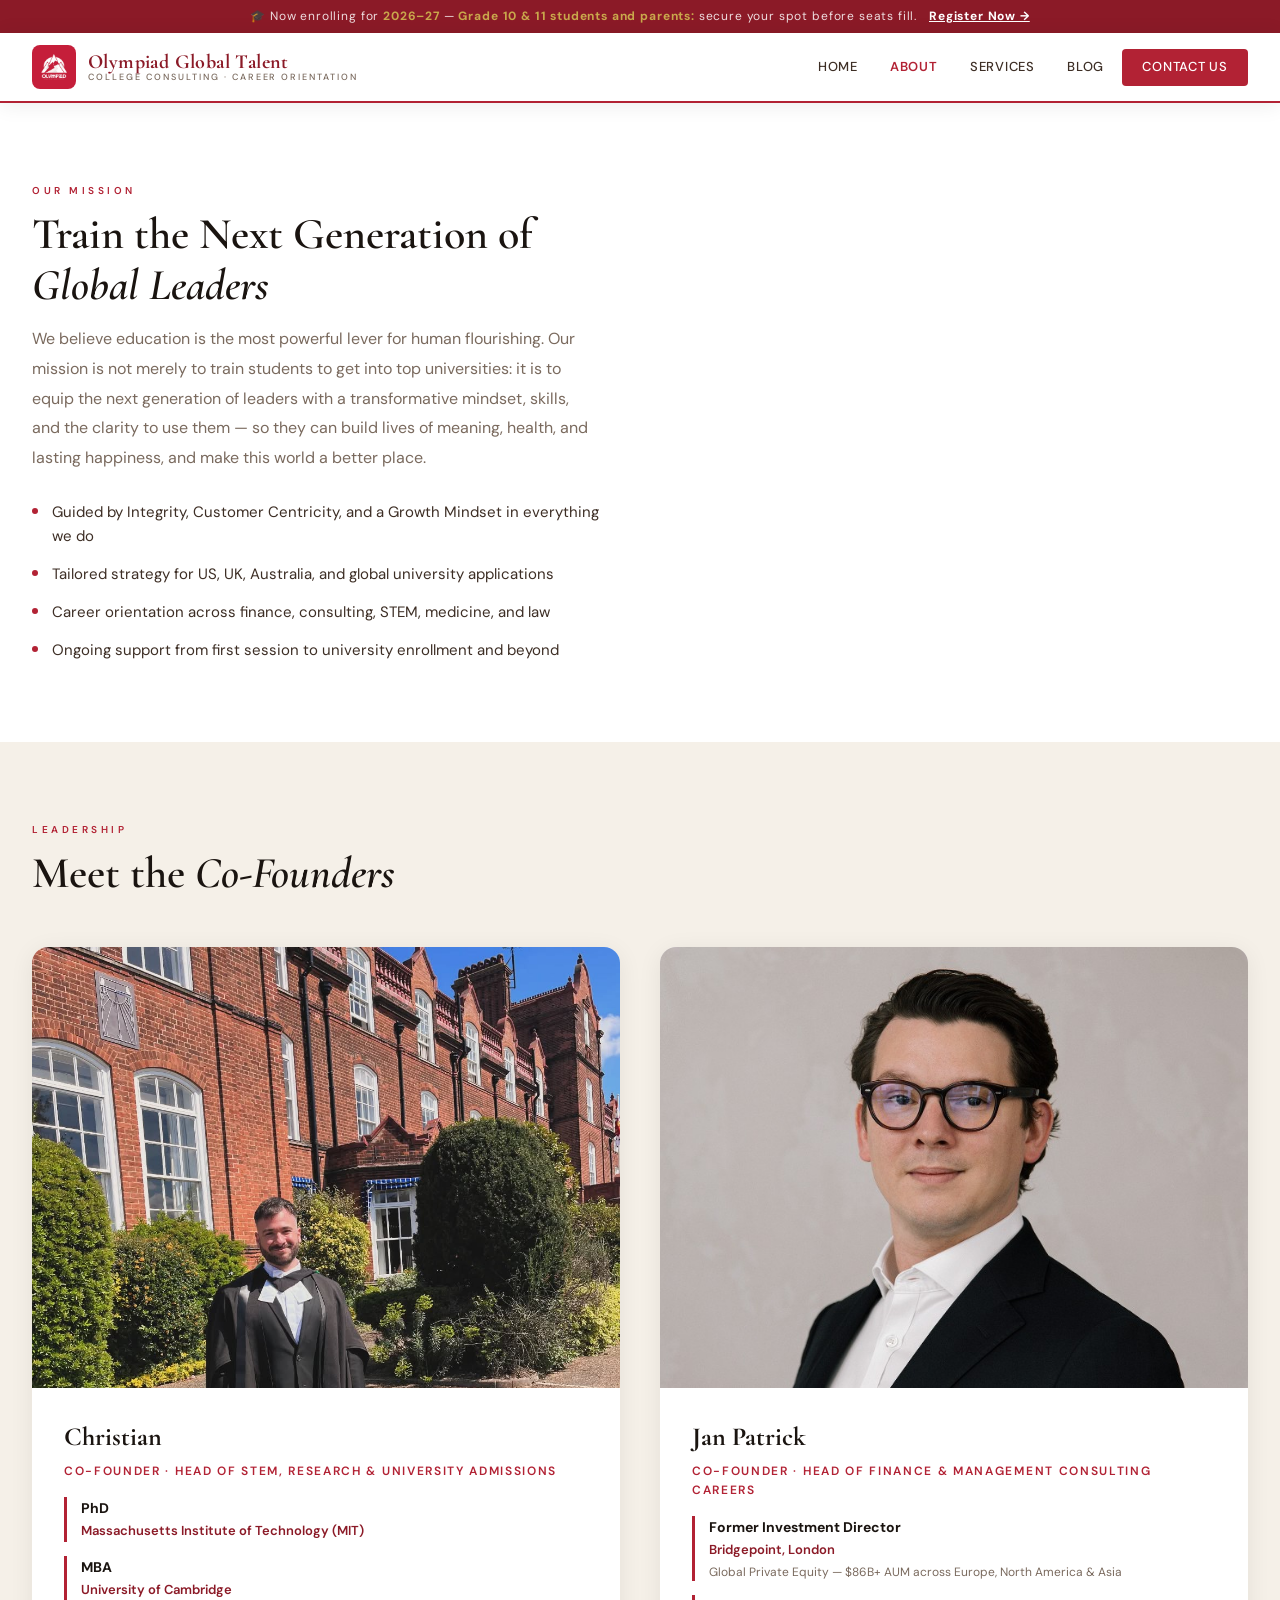
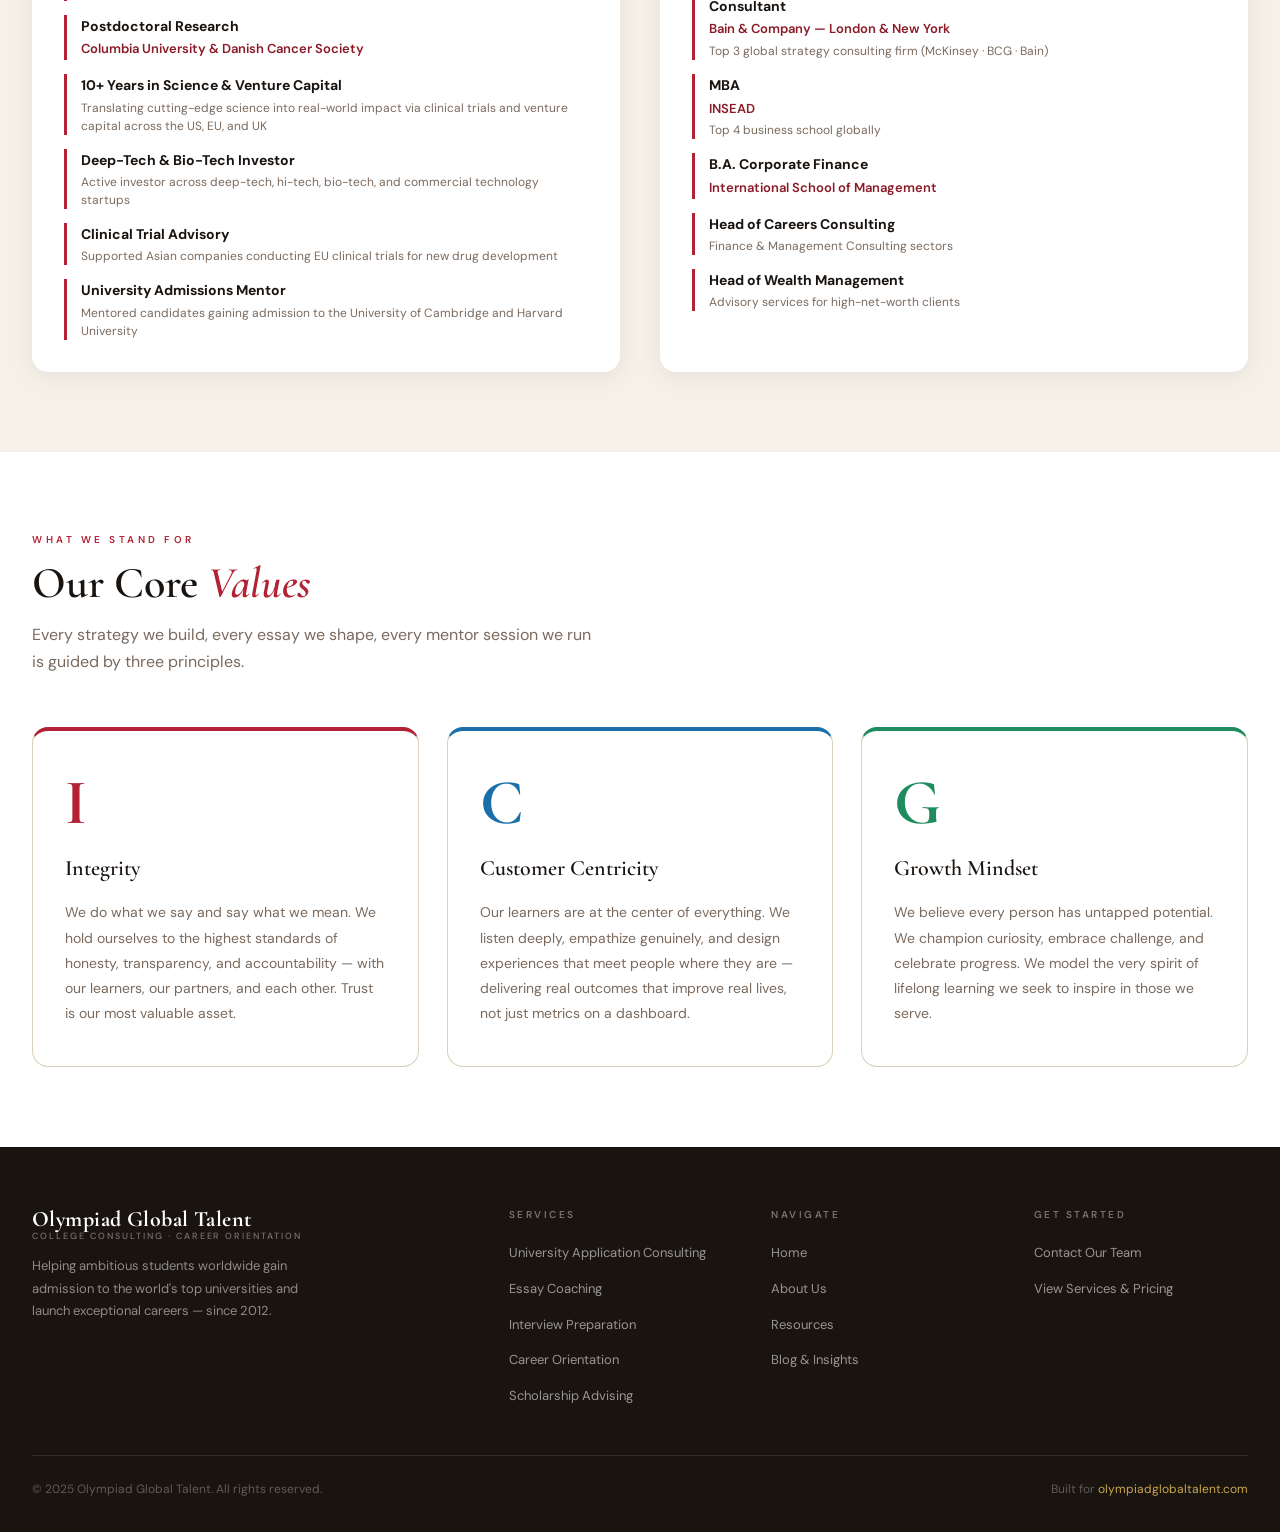
==== about.html @ db5f5e30 "ver 1" ====
<!DOCTYPE html>
<html lang="en">
<head>
  <meta charset="UTF-8" />
  <meta name="viewport" content="width=device-width, initial-scale=1.0" />
  <title>About Us — Olympiad Global Talent</title>
  <link rel="preconnect" href="https://fonts.googleapis.com" />
  <link rel="preconnect" href="https://fonts.gstatic.com" crossorigin />
  <link href="https://fonts.googleapis.com/css2?family=Cormorant+Garamond:ital,wght@0,300;0,400;0,500;0,600;0,700;1,400;1,600&family=DM+Sans:wght@300;400;500;600&display=swap" rel="stylesheet" />
  <link rel="stylesheet" href="css/styles.css" />
</head>
<body>

<div id="nav-placeholder"></div>

<main>

  <!-- ══ OUR STORY ══ -->
  <section style="background:var(--white); padding-top:80px">
    <div class="container">
      <div class="about-grid">
        <div>
          <p class="section-label">Our Mission</p>
          <h2 class="section-title">Train the Next Generation of <em>Global Leaders</em></h2>
          <p style="font-size:16px;color:var(--muted);line-height:1.85;margin-bottom:20px;">
            We believe education is the most powerful lever for human flourishing. Our mission is not merely to train students to get into top universities: it is to equip the next generation of leaders with a transformative mindset, skills, and the clarity to use them — so they can build lives of meaning, health, and lasting happiness, and make this world a better place.
          </p>
          <ul class="value-list">
            <li>Guided by Integrity, Customer Centricity, and a Growth Mindset in everything we do</li>
            <li>Tailored strategy for US, UK, Australia, and global university applications</li>
            <li>Career orientation across finance, consulting, STEM, medicine, and law</li>
            <li>Ongoing support from first session to university enrollment and beyond</li>
          </ul>
        </div>
        </div>
      </div>
    </div>
  </section>

  <!-- ══ FOUNDERS ══ -->
  <section style="background:var(--beige)">
    <div class="container">
      <p class="section-label">Leadership</p>
      <h2 class="section-title">Meet the <em>Co-Founders</em></h2>
      <div class="founders-grid">

        <div class="founder-card">
          <div class="founder-img-wrap">
            <img src="images/Christian.jpg" alt="Christian — Co-Founder, Olympiad Global Talent" class="founder-img" />
          </div>
          <div class="founder-body">
            <h3 class="founder-name">Christian</h3>
            <p class="founder-title">Co-Founder · Head of STEM, Research &amp; University Admissions</p>
            <ul class="founder-credentials">
              <li>
                <span class="cred-role">PhD</span>
                <span class="cred-org">Massachusetts Institute of Technology (MIT)</span>
              </li>
              <li>
                <span class="cred-role">MBA</span>
                <span class="cred-org">University of Cambridge</span>
              </li>
              <li>
                <span class="cred-role">Postdoctoral Research</span>
                <span class="cred-org">Columbia University &amp; Danish Cancer Society</span>
              </li>
              <li>
                <span class="cred-role">10+ Years in Science &amp; Venture Capital</span>
                <span class="cred-detail">Translating cutting-edge science into real-world impact via clinical trials and venture capital across the US, EU, and UK</span>
              </li>
              <li>
                <span class="cred-role">Deep-Tech &amp; Bio-Tech Investor</span>
                <span class="cred-detail">Active investor across deep-tech, hi-tech, bio-tech, and commercial technology startups</span>
              </li>
              <li>
                <span class="cred-role">Clinical Trial Advisory</span>
                <span class="cred-detail">Supported Asian companies conducting EU clinical trials for new drug development</span>
              </li>
              <li>
                <span class="cred-role">University Admissions Mentor</span>
                <span class="cred-detail">Mentored candidates gaining admission to the University of Cambridge and Harvard University</span>
              </li>
            </ul>
          </div>
        </div>

        <div class="founder-card">
          <div class="founder-img-wrap">
            <img src="images/JanPatrick.jpeg" alt="Jan Patrick — Co-Founder, Olympiad Global Talent" class="founder-img" />
          </div>
          <div class="founder-body">
            <h3 class="founder-name">Jan Patrick</h3>
            <p class="founder-title">Co-Founder · Head of Finance &amp; Management Consulting Careers</p>
            <ul class="founder-credentials">
              <li>
                <span class="cred-role">Former Investment Director</span>
                <span class="cred-org">Bridgepoint, London</span>
                <span class="cred-detail">Global Private Equity — $86B+ AUM across Europe, North America &amp; Asia</span>
              </li>
              <li>
                <span class="cred-role">Consultant</span>
                <span class="cred-org">Bain &amp; Company — London &amp; New York</span>
                <span class="cred-detail">Top 3 global strategy consulting firm (McKinsey · BCG · Bain)</span>
              </li>
              <li>
                <span class="cred-role">MBA</span>
                <span class="cred-org">INSEAD</span>
                <span class="cred-detail">Top 4 business school globally</span>
              </li>
              <li>
                <span class="cred-role">B.A. Corporate Finance</span>
                <span class="cred-org">International School of Management</span>
              </li>
              <li>
                <span class="cred-role">Head of Careers Consulting</span>
                <span class="cred-detail">Finance &amp; Management Consulting sectors</span>
              </li>
              <li>
                <span class="cred-role">Head of Wealth Management</span>
                <span class="cred-detail">Advisory services for high-net-worth clients</span>
              </li>
            </ul>
          </div>
        </div>

      </div>
    </div>
  </section>

  <!-- ══ CORE VALUES ══ -->
  <section class="values-section">
    <div class="container">
      <p class="section-label">What We Stand For</p>
      <h2 class="section-title">Our Core <em>Values</em></h2>
      <p class="section-sub">Every strategy we build, every essay we shape, every mentor session we run is guided by three principles.</p>
      <div class="values-grid">

        <div class="value-card">
          <div class="value-letter">I</div>
          <h3 class="value-name">Integrity</h3>
          <p class="value-desc">We do what we say and say what we mean. We hold ourselves to the highest standards of honesty, transparency, and accountability — with our learners, our partners, and each other. Trust is our most valuable asset.</p>
        </div>

        <div class="value-card">
          <div class="value-letter">C</div>
          <h3 class="value-name">Customer Centricity</h3>
          <p class="value-desc">Our learners are at the center of everything. We listen deeply, empathize genuinely, and design experiences that meet people where they are — delivering real outcomes that improve real lives, not just metrics on a dashboard.</p>
        </div>

        <div class="value-card">
          <div class="value-letter">G</div>
          <h3 class="value-name">Growth Mindset</h3>
          <p class="value-desc">We believe every person has untapped potential. We champion curiosity, embrace challenge, and celebrate progress. We model the very spirit of lifelong learning we seek to inspire in those we serve.</p>
        </div>

      </div>
    </div>
  </section>

</main>

<div id="footer-placeholder"></div>

<script src="js/components.js"></script>
</body>
</html>
---- css/styles.css ----
/* ═══════════════════════════════════════════
   OLYMPIAD GLOBAL TALENT — Shared Stylesheet
   ═══════════════════════════════════════════ */

:root {
  --red:       #B22234;
  --red-dark:  #8B1A27;
  --beige:     #F5F0E8;
  --beige-mid: #EDE6D6;
  --beige-dark:#D9CFBA;
  --white:     #FFFFFF;
  --ink:       #1A1410;
  --ink-soft:  #3D2E25;
  --muted:     #7A6A5E;
  --gold:      #C9A84C;
  --radius:    4px;
  --serif:     'Cormorant Garamond', Georgia, serif;
  --sans:      'DM Sans', system-ui, sans-serif;
}

*, *::before, *::after { box-sizing: border-box; margin: 0; padding: 0; }
html { scroll-behavior: smooth; }
body { font-family: var(--sans); background: var(--beige); color: var(--ink); font-size: 16px; line-height: 1.6; overflow-x: hidden; }
img { max-width: 100%; display: block; }
a { text-decoration: none; color: inherit; }

/* ── PAGE ENTRY ANIMATION ── */
main { animation: fadeUp 0.35s ease both; }
@keyframes fadeUp { from { opacity:0; transform:translateY(14px); } to { opacity:1; transform:translateY(0); } }

/* ════════════ TOP BAR ════════════ */
.topbar {
  background: var(--red-dark);
  color: rgba(255,255,255,0.85);
  font-size: 12px;
  letter-spacing: 0.07em;
  text-align: center;
  padding: 7px 20px;
}
.topbar strong { color: var(--gold); }

/* ════════════ NAVBAR ════════════ */
nav {
  position: sticky;
  top: 0;
  z-index: 100;
  background: var(--white);
  border-bottom: 2px solid var(--red);
  box-shadow: 0 2px 20px rgba(0,0,0,0.08);
}
.nav-inner {
  max-width: 1280px;
  margin: 0 auto;
  padding: 0 32px;
  display: flex;
  align-items: center;
  justify-content: space-between;
  height: 68px;
}
.logo { display: flex; align-items: center; gap: 12px; }
.logo-img { width: 44px; height: 44px; border-radius: 8px; object-fit: cover; flex-shrink: 0; }
.logo-crest {
  width: 44px; height: 44px;
  background: var(--red);
  border-radius: 50%;
  display: flex; align-items: center; justify-content: center;
  flex-shrink: 0;
}
.logo-crest svg { width: 26px; height: 26px; fill: var(--white); }
.logo-text { display: flex; flex-direction: column; line-height: 1.1; }
.logo-main  { font-family: var(--serif); font-size: 20px; font-weight: 700; color: var(--red-dark); letter-spacing: 0.02em; }
.logo-sub   { font-size: 9px; letter-spacing: 0.22em; text-transform: uppercase; color: var(--muted); font-weight: 500; }

.nav-links { display: flex; align-items: center; gap: 4px; list-style: none; }
.nav-links li a {
  display: inline-block;
  font-family: var(--sans);
  font-size: 13px;
  font-weight: 500;
  letter-spacing: 0.06em;
  text-transform: uppercase;
  color: var(--ink-soft);
  padding: 8px 14px;
  border-radius: var(--radius);
  transition: all 0.2s;
}
.nav-links li a:hover         { color: var(--red); background: rgba(178,34,52,0.06); }
.nav-links li a.active        { color: var(--red); font-weight: 600; }
.nav-links li a.nav-cta       { background: var(--red) !important; color: var(--white) !important; padding: 8px 20px !important; }
.nav-links li a.nav-cta:hover { background: var(--red-dark) !important; }
.hamburger { display: none; }

/* ════════════ HERO ════════════ */
.hero {
  background: linear-gradient(135deg, var(--red-dark) 0%, var(--red) 60%, #C94A55 100%);
  color: var(--white);
  padding: 100px 32px 80px;
  position: relative;
  overflow: hidden;
}
.hero::before {
  content: '';
  position: absolute;
  inset: 0;
  background: url("data:image/svg+xml,%3Csvg width='60' height='60' viewBox='0 0 60 60' xmlns='http://www.w3.org/2000/svg'%3E%3Cg fill='none' fill-rule='evenodd'%3E%3Cg fill='%23ffffff' fill-opacity='0.04'%3E%3Cpath d='M36 34v-4h-2v4h-4v2h4v4h2v-4h4v-2h-4zm0-30V0h-2v4h-4v2h4v4h2V6h4V4h-4zM6 34v-4H4v4H0v2h4v4h2v-4h4v-2H6zM6 4V0H4v4H0v2h4v4h2V6h4V4H6z'/%3E%3C/g%3E%3C/g%3E%3C/svg%3E");
}
.hero-inner {
  max-width: 1280px;
  margin: 0 auto;
  display: grid;
  grid-template-columns: 1fr 1fr;
  gap: 60px;
  align-items: center;
  position: relative;
}
.hero-eyebrow { font-size: 11px; letter-spacing: 0.3em; text-transform: uppercase; color: rgba(255,255,255,0.65); font-weight: 500; margin-bottom: 10px; }
.hero-motto {
  font-family: var(--serif);
  font-size: clamp(18px, 2.2vw, 26px);
  font-style: italic;
  font-weight: 400;
  color: var(--gold, #d4a84b);
  margin-bottom: 18px;
  letter-spacing: 0.01em;
}
.hero h1 { font-family: var(--serif); font-size: clamp(40px, 5vw, 62px); font-weight: 600; line-height: 1.08; margin-bottom: 24px; }
.hero h1 em { font-style: italic; color: var(--gold); }
.hero-desc { font-size: 17px; line-height: 1.7; color: rgba(255,255,255,0.82); margin-bottom: 36px; font-weight: 300; }
.hero-actions { display: flex; gap: 14px; flex-wrap: wrap; }

.hero-card {
  background: rgba(255,255,255,0.10);
  backdrop-filter: blur(12px);
  border: 1px solid rgba(255,255,255,0.2);
  border-radius: 8px;
  padding: 36px;
}
.hero-stats { display: grid; grid-template-columns: 1fr 1fr; gap: 24px; }
.stat { text-align: center; padding: 20px; }
.stat-num { font-family: var(--serif); font-size: 44px; font-weight: 700; color: var(--white); line-height: 1; }
.stat-num span { color: var(--gold); }
.stat-label { font-size: 11px; letter-spacing: 0.15em; text-transform: uppercase; color: rgba(255,255,255,0.6); margin-top: 6px; }
.stat-divider { border: none; border-top: 1px solid rgba(255,255,255,0.15); margin: 4px 0; }

/* ════════════ BUTTONS ════════════ */
.btn-primary {
  background: var(--white); color: var(--red-dark);
  font-family: var(--sans); font-weight: 600; font-size: 13px;
  letter-spacing: 0.08em; text-transform: uppercase;
  padding: 14px 32px; border: none; cursor: pointer;
  border-radius: var(--radius); transition: all 0.2s;
  display: inline-block;
}
.btn-primary:hover { background: var(--beige); transform: translateY(-1px); box-shadow: 0 6px 20px rgba(0,0,0,0.15); }

.btn-ghost {
  background: transparent; color: var(--white);
  font-family: var(--sans); font-weight: 500; font-size: 13px;
  letter-spacing: 0.08em; text-transform: uppercase;
  padding: 14px 32px; border: 1.5px solid rgba(255,255,255,0.45);
  cursor: pointer; border-radius: var(--radius); transition: all 0.2s;
  display: inline-block;
}
.btn-ghost:hover { border-color: var(--white); background: rgba(255,255,255,0.08); }

.btn-outline {
  background: transparent; color: var(--red);
  border: 1.5px solid var(--red);
  font-family: var(--sans); font-weight: 600; font-size: 13px;
  letter-spacing: 0.08em; text-transform: uppercase;
  padding: 12px 28px; border-radius: var(--radius);
  cursor: pointer; transition: all 0.2s; width: 100%;
  display: inline-block; text-align: center;
}
.btn-outline:hover { background: var(--red); color: var(--white); }

.btn-white {
  background: var(--white); color: var(--red-dark); border: none;
  font-family: var(--sans); font-weight: 600; font-size: 13px;
  letter-spacing: 0.08em; text-transform: uppercase;
  padding: 12px 28px; border-radius: var(--radius);
  cursor: pointer; transition: all 0.2s; width: 100%;
  display: inline-block; text-align: center;
}
.btn-white:hover { background: var(--beige); }

.btn-red {
  background: var(--red); color: var(--white);
  font-family: var(--sans); font-weight: 600; font-size: 13px;
  letter-spacing: 0.1em; text-transform: uppercase;
  padding: 15px 36px; border: none; cursor: pointer;
  border-radius: var(--radius); transition: all 0.2s;
  align-self: flex-start; display: inline-block;
}
.btn-red:hover { background: var(--red-dark); transform: translateY(-1px); box-shadow: 0 6px 20px rgba(178,34,52,0.25); }

/* ════════════ SECTIONS ════════════ */
section { padding: 80px 32px; }
.container { max-width: 1280px; margin: 0 auto; }
.section-label { font-size: 10px; letter-spacing: 0.35em; text-transform: uppercase; color: var(--red); font-weight: 600; margin-bottom: 10px; }
.section-title { font-family: var(--serif); font-size: clamp(28px, 3.5vw, 44px); font-weight: 600; color: var(--ink); line-height: 1.15; margin-bottom: 14px; }
.section-sub { font-size: 16px; color: var(--muted); max-width: 560px; line-height: 1.65; margin-bottom: 48px; }

/* ════════════ MARQUEE ════════════ */
.marquee-strip { background: var(--red-dark); padding: 14px 0; overflow: hidden; white-space: nowrap; }
.marquee-track { display: inline-flex; animation: marquee 30s linear infinite; }
.marquee-item { font-size: 11px; letter-spacing: 0.22em; text-transform: uppercase; color: rgba(255,255,255,0.75); padding: 0 40px; }
.marquee-item::before { content: '◆'; color: var(--gold); margin-right: 40px; }
@keyframes marquee { from { transform: translateX(0); } to { transform: translateX(-50%); } }

/* ════════════ PROCESS STEPS ════════════ */
.steps { display: grid; grid-template-columns: repeat(4, 1fr); gap: 0; }
.step { padding: 36px 28px; background: var(--white); border: 1px solid var(--beige-dark); border-right: none; position: relative; }
.step:last-child { border-right: 1px solid var(--beige-dark); }
.step-num { font-family: var(--serif); font-size: 52px; font-weight: 700; color: rgba(178,34,52,0.12); line-height: 1; margin-bottom: 12px; }
.step h4 { font-family: var(--serif); font-size: 19px; font-weight: 600; margin-bottom: 8px; }
.step p  { font-size: 13px; color: var(--muted); line-height: 1.65; }
.step::after { content: '→'; position: absolute; right: -16px; top: 50%; transform: translateY(-50%); font-size: 20px; color: var(--red); background: var(--white); padding: 4px; z-index: 1; }
.step:last-child::after { display: none; }

/* ════════════ CARDS ════════════ */
.card-grid { display: grid; grid-template-columns: repeat(auto-fit, minmax(300px, 1fr)); gap: 28px; }
.card { background: var(--white); border-radius: 6px; border: 1px solid var(--beige-dark); overflow: hidden; transition: all 0.25s; cursor: pointer; }
.card:hover { transform: translateY(-4px); box-shadow: 0 16px 40px rgba(26,20,16,0.10); }
.card-img  { height: 180px; background: var(--beige-mid); display: flex; align-items: center; justify-content: center; font-size: 48px; }
.card-body { padding: 24px; }
.card-tag  { font-size: 10px; letter-spacing: 0.2em; text-transform: uppercase; color: var(--red); font-weight: 600; margin-bottom: 8px; }
.card h3   { font-family: var(--serif); font-size: 22px; font-weight: 600; color: var(--ink); margin-bottom: 10px; line-height: 1.25; }
.card p    { font-size: 14px; color: var(--muted); line-height: 1.65; margin-bottom: 18px; }
.card-link { font-size: 12px; font-weight: 600; letter-spacing: 0.12em; text-transform: uppercase; color: var(--red); border-bottom: 1.5px solid var(--red); padding-bottom: 1px; }

/* ════════════ TESTIMONIALS ════════════ */
.testimonial-grid { display: grid; grid-template-columns: repeat(auto-fit, minmax(320px, 1fr)); gap: 24px; }
.testimonial { background: var(--white); border: 1px solid var(--beige-dark); border-radius: 6px; padding: 32px; }
.testimonial-quote { font-family: var(--serif); font-size: 18px; font-style: italic; line-height: 1.6; color: var(--ink-soft); margin-bottom: 20px; }
.testimonial-quote::before { content: '\201C'; font-size: 48px; color: var(--red); line-height: 0; vertical-align: -18px; margin-right: 4px; font-style: normal; }
.testimonial-author { display: flex; align-items: center; gap: 12px; }
.testimonial-avatar { width: 44px; height: 44px; background: var(--beige-mid); border-radius: 50%; display: flex; align-items: center; justify-content: center; font-size: 20px; flex-shrink: 0; }
.testimonial-name   { font-size: 14px; font-weight: 600; color: var(--ink); }
.testimonial-school { font-size: 12px; color: var(--red); font-weight: 500; letter-spacing: 0.06em; }

/* ════════════ ABOUT ════════════ */
.about-grid { display: grid; grid-template-columns: 1fr 1fr; gap: 80px; align-items: center; }
.about-img-block  { position: relative; }
.about-img-placeholder { width: 100%; aspect-ratio: 4/3; background: linear-gradient(135deg, var(--beige-mid), var(--beige-dark)); border-radius: 6px; display: flex; flex-direction: column; align-items: center; justify-content: center; gap: 12px; border: 2px dashed var(--beige-dark); color: var(--muted); }
.upload-badge { position: absolute; bottom: -18px; right: -18px; background: var(--red); color: var(--white); padding: 18px 24px; border-radius: 6px; font-family: var(--serif); font-size: 28px; font-weight: 700; text-align: center; box-shadow: 0 8px 24px rgba(178,34,52,0.3); }
.upload-badge small { display: block; font-family: var(--sans); font-size: 9px; letter-spacing: 0.2em; text-transform: uppercase; font-weight: 400; opacity: 0.8; margin-top: 2px; }
.value-list { list-style: none; margin-top: 28px; display: flex; flex-direction: column; gap: 14px; }
.value-list li { display: flex; gap: 14px; align-items: flex-start; font-size: 15px; color: var(--ink-soft); }
.value-list li::before { content: ''; flex-shrink: 0; width: 6px; height: 6px; border-radius: 50%; background: var(--red); margin-top: 8px; }

/* ── Founders ── */
.founders-grid {
  display: grid;
  grid-template-columns: 1fr 1fr;
  gap: 40px;
  margin-top: 48px;
}
.founder-card {
  background: var(--white);
  border-radius: 16px;
  overflow: hidden;
  box-shadow: 0 4px 24px rgba(0,0,0,0.07);
  transition: transform 0.25s, box-shadow 0.25s;
}
.founder-card:hover {
  transform: translateY(-4px);
  box-shadow: 0 12px 40px rgba(0,0,0,0.12);
}
.founder-img-wrap {
  width: 100%;
  aspect-ratio: 4 / 3;
  overflow: hidden;
}
.founder-img {
  width: 100%;
  height: 100%;
  object-fit: cover;
  object-position: center top;
  display: block;
  transition: transform 0.4s;
}
.founder-card:hover .founder-img { transform: scale(1.03); }
.founder-body { padding: 28px 32px 32px; }
.founder-name  { font-family: var(--serif); font-size: 26px; font-weight: 700; margin-bottom: 4px; }
.founder-title { font-size: 12px; letter-spacing: 0.14em; text-transform: uppercase; color: var(--red); font-weight: 600; margin-bottom: 16px; }
.founder-bio   { font-size: 15px; color: var(--muted); line-height: 1.75; }
.founder-credentials {
  list-style: none;
  display: flex;
  flex-direction: column;
  gap: 14px;
  margin-top: 4px;
}
.founder-credentials li {
  padding-left: 14px;
  border-left: 3px solid var(--red);
  display: flex;
  flex-direction: column;
  gap: 2px;
}
.cred-role   { font-size: 14px; font-weight: 700; color: var(--ink); }
.cred-org    { font-size: 13px; font-weight: 600; color: var(--red-dark, var(--red)); }
.cred-detail { font-size: 12px; color: var(--muted); line-height: 1.5; }

@media (max-width: 720px) {
  .founders-grid { grid-template-columns: 1fr; }
}

/* ════════════ SERVICES ════════════ */

/* Sticky jump-nav */
.services-jumpnav {
  display: flex;
  flex-wrap: wrap;
  gap: 10px;
  margin: 36px 0 48px;
  position: sticky;
  top: 68px; /* matches nav height */
  z-index: 10;
  background: var(--white);
  padding: 14px 0;
  border-bottom: 1px solid var(--beige-dark);
}
.services-jumpnav a {
  font-size: 13px;
  font-weight: 600;
  letter-spacing: 0.04em;
  color: var(--ink);
  text-decoration: none;
  padding: 7px 18px;
  border-radius: 999px;
  border: 1.5px solid var(--beige-dark);
  background: var(--beige);
  transition: background 0.2s, color 0.2s, border-color 0.2s;
  white-space: nowrap;
}
.services-jumpnav a:hover {
  background: var(--red);
  color: var(--white);
  border-color: var(--red);
}

/* Scroll offset so sticky nav doesn't cover headings */
#test-prep, #essay-strategy, #extracurricular { scroll-margin-top: 130px; }
#pricing { scroll-margin-top: 80px; }

.service-card { background: var(--beige); border: 1px solid var(--beige-dark); border-left: 4px solid var(--red); border-radius: 0 6px 6px 0; padding: 28px 28px 28px 32px; transition: all 0.25s; }
.service-card:hover { box-shadow: 0 8px 32px rgba(0,0,0,0.08); transform: translateY(-2px); }
.service-card h3 { font-family: var(--serif); font-size: 22px; font-weight: 600; margin-bottom: 8px; }
.service-card p  { font-size: 14px; color: var(--muted); line-height: 1.65; }
.service-tags    { display: flex; gap: 8px; margin-top: 14px; flex-wrap: wrap; }
.service-tags span { font-size: 11px; letter-spacing: 0.1em; text-transform: uppercase; background: var(--beige-dark); padding: 4px 10px; border-radius: 2px; color: var(--ink-soft); font-weight: 500; }

/* ════════════ CORE VALUES ════════════ */
.values-section { background: var(--white); padding: 80px 32px; }
.values-section .section-label { color: var(--red); }
.values-section .section-title { color: var(--ink); }
.values-section .section-title em { color: var(--red); }
.values-section .section-sub { color: var(--muted); }

.values-grid {
  display: grid;
  grid-template-columns: repeat(3, 1fr);
  gap: 28px;
  margin-top: 52px;
}
.value-card {
  background: var(--white);
  border: 1px solid var(--beige-dark);
  border-radius: 16px;
  padding: 40px 32px;
  transition: transform 0.25s, box-shadow 0.25s;
  position: relative;
  overflow: hidden;
}
.value-card::before {
  content: '';
  position: absolute;
  inset: 0;
  opacity: 0;
  transition: opacity 0.25s;
  border-radius: 16px;
}
.value-card:hover {
  transform: translateY(-6px);
  box-shadow: 0 16px 48px rgba(0,0,0,0.10);
}
/* Per-card accent colors */
.value-card:nth-child(1) { border-top: 4px solid #B22234; }
.value-card:nth-child(1) .value-letter { color: #B22234; }
.value-card:nth-child(1):hover { background: #fff8f8; }

.value-card:nth-child(2) { border-top: 4px solid #1a6fa8; }
.value-card:nth-child(2) .value-letter { color: #1a6fa8; }
.value-card:nth-child(2):hover { background: #f5f9ff; }

.value-card:nth-child(3) { border-top: 4px solid #1e8c5e; }
.value-card:nth-child(3) .value-letter { color: #1e8c5e; }
.value-card:nth-child(3):hover { background: #f4fbf7; }

.value-letter {
  font-family: var(--serif);
  font-size: 64px;
  font-weight: 700;
  line-height: 1;
  margin-bottom: 16px;
}
.value-name {
  font-family: var(--serif);
  font-size: 22px;
  font-weight: 600;
  color: var(--ink);
  margin-bottom: 14px;
}
.value-desc {
  font-size: 14px;
  color: var(--muted);
  line-height: 1.8;
}

@media (max-width: 860px) {
  .values-grid { grid-template-columns: 1fr; }
}

/* ════════════ PRICING ════════════ */
.pricing-grid { display: grid; grid-template-columns: repeat(auto-fit, minmax(280px, 1fr)); gap: 24px; align-items: start; }
.pricing-card { background: var(--white); border: 1px solid var(--beige-dark); border-radius: 6px; padding: 36px 32px; transition: all 0.2s; }
.pricing-card:hover { box-shadow: 0 12px 40px rgba(0,0,0,0.08); transform: translateY(-3px); }
.pricing-card.featured { background: var(--red-dark); color: var(--white); border-color: var(--red-dark); }
.pricing-card.featured .pricing-sub,
.pricing-card.featured .pricing-feature { color: rgba(255,255,255,0.7); }
.pricing-card.featured .pricing-title { color: var(--white); }
.pricing-card.featured .pricing-price { color: var(--gold); }
.pricing-badge { font-size: 10px; font-weight: 600; letter-spacing: 0.2em; text-transform: uppercase; color: var(--gold); margin-bottom: 10px; }
.pricing-title { font-family: var(--serif); font-size: 24px; font-weight: 600; margin-bottom: 6px; color: var(--ink); }
.pricing-sub   { font-size: 13px; color: var(--muted); margin-bottom: 20px; }
.pricing-price { font-family: var(--serif); font-size: 28px; font-weight: 700; color: var(--red-dark); margin-bottom: 24px; }
.pricing-price span { font-size: 13px; font-weight: 400; }
.pricing-features { list-style: none; display: flex; flex-direction: column; gap: 10px; margin-bottom: 28px; }
.pricing-feature { font-size: 13px; color: var(--muted); display: flex; gap: 10px; align-items: flex-start; }
.pricing-feature::before { content: '✓'; color: var(--red); font-weight: 700; flex-shrink: 0; }
.pricing-card.featured .pricing-feature::before { color: var(--gold); }

/* ════════════ GALLERY ════════════ */
.gallery-grid { display: grid; grid-template-columns: repeat(auto-fill, minmax(200px, 1fr)); gap: 16px; }
.gallery-item { aspect-ratio: 3/4; background: var(--beige-mid); border-radius: 6px; border: 1px solid var(--beige-dark); display: flex; flex-direction: column; align-items: center; justify-content: center; gap: 10px; transition: all 0.2s; cursor: pointer; overflow: hidden; }
.gallery-item img { width: 100%; height: 100%; object-fit: cover; }
.gallery-item.placeholder { border: 2px dashed var(--beige-dark); }
.gallery-item.placeholder:hover { border-color: var(--red); }
.gallery-item .ph-label { font-size: 12px; color: var(--muted); text-align: center; padding: 0 16px; }

/* ════════════ EVENTS ════════════ */
.events-list { display: flex; flex-direction: column; gap: 16px; }
.event-row { background: var(--white); border: 1px solid var(--beige-dark); border-radius: 6px; padding: 20px 28px; display: grid; grid-template-columns: 80px 1fr auto; gap: 24px; align-items: center; transition: all 0.2s; }
.event-row:hover { border-color: var(--red); }
.event-date  { text-align: center; background: var(--red); color: var(--white); border-radius: 4px; padding: 10px 8px; }
.event-date .day   { font-family: var(--serif); font-size: 28px; font-weight: 700; line-height: 1; }
.event-date .month { font-size: 10px; letter-spacing: 0.15em; text-transform: uppercase; margin-top: 2px; }
.event-title { font-family: var(--serif); font-size: 18px; font-weight: 600; color: var(--ink); }
.event-desc  { font-size: 13px; color: var(--muted); margin-top: 3px; }
.event-badge { font-size: 10px; font-weight: 600; letter-spacing: 0.12em; text-transform: uppercase; padding: 5px 12px; border-radius: 100px; background: rgba(178,34,52,0.1); color: var(--red); }

/* ════════════ RESOURCES ════════════ */
.resource-tabs { display: flex; gap: 8px; margin-bottom: 36px; flex-wrap: wrap; }
.tab-btn { font-family: var(--sans); font-size: 12px; font-weight: 500; letter-spacing: 0.1em; text-transform: uppercase; padding: 8px 20px; border: 1.5px solid var(--beige-dark); background: var(--white); border-radius: 100px; cursor: pointer; transition: all 0.2s; color: var(--muted); }
.tab-btn:hover       { border-color: var(--red); color: var(--red); }
.tab-btn.active      { background: var(--red); border-color: var(--red); color: var(--white); }
.resource-grid  { display: grid; grid-template-columns: repeat(auto-fill, minmax(240px, 1fr)); gap: 20px; }
.resource-item  { background: var(--white); border: 1px solid var(--beige-dark); border-radius: 6px; padding: 24px; display: flex; flex-direction: column; gap: 10px; transition: all 0.2s; cursor: pointer; }
.resource-item:hover { border-color: var(--red); box-shadow: 0 6px 24px rgba(178,34,52,0.08); }
.resource-icon  { width: 48px; height: 48px; background: var(--beige-mid); border-radius: 6px; display: flex; align-items: center; justify-content: center; font-size: 24px; }
.resource-name  { font-size: 14px; font-weight: 600; color: var(--ink); line-height: 1.3; }
.resource-meta  { font-size: 11px; color: var(--muted); letter-spacing: 0.06em; }
.resource-upload { border: 2px dashed var(--beige-dark); display: flex; flex-direction: column; align-items: center; justify-content: center; text-align: center; gap: 8px; padding: 32px; color: var(--muted); transition: border-color 0.2s; }
.resource-upload:hover { border-color: var(--red); color: var(--red); }
.resource-upload .upload-icon { font-size: 32px; }
.resource-upload span { font-size: 12px; font-weight: 500; letter-spacing: 0.08em; }

/* ════════════ BLOG ════════════ */
.blog-grid { display: grid; grid-template-columns: repeat(auto-fit, minmax(300px, 1fr)); gap: 28px; }
.blog-card  { background: var(--white); border-radius: 6px; border: 1px solid var(--beige-dark); overflow: hidden; transition: all 0.25s; }
.blog-card:hover { transform: translateY(-4px); box-shadow: 0 16px 40px rgba(26,20,16,0.1); }
.blog-img  { height: 200px; background: linear-gradient(135deg, var(--beige-mid), var(--beige-dark)); display: flex; align-items: center; justify-content: center; font-size: 48px; border-bottom: 1px solid var(--beige-dark); }
.blog-body { padding: 24px; }
.blog-meta { font-size: 11px; color: var(--muted); letter-spacing: 0.08em; margin-bottom: 10px; }
.blog-body h3 { font-family: var(--serif); font-size: 22px; font-weight: 600; line-height: 1.25; margin-bottom: 10px; }
.blog-body p  { font-size: 14px; color: var(--muted); line-height: 1.65; }

/* ════════════ CONTACT / SOCIAL ════════════ */
.social-grid {
  display: grid;
  grid-template-columns: repeat(auto-fit, minmax(220px, 1fr));
  gap: 20px;
  margin-bottom: 60px;
}
.social-card {
  display: flex;
  flex-direction: column;
  align-items: center;
  gap: 14px;
  padding: 36px 24px;
  background: var(--white);
  border: 1px solid var(--beige-dark);
  border-radius: 8px;
  text-align: center;
  text-decoration: none;
  color: var(--ink);
  transition: all 0.25s;
  position: relative;
  overflow: hidden;
}
.social-card::before {
  content: '';
  position: absolute;
  bottom: 0; left: 0; right: 0;
  height: 3px;
  background: var(--social-color, var(--red));
  transform: scaleX(0);
  transition: transform 0.25s;
}
.social-card:hover {
  transform: translateY(-4px);
  box-shadow: 0 16px 40px rgba(0,0,0,0.10);
  border-color: var(--social-color, var(--red));
}
.social-card:hover::before { transform: scaleX(1); }
.social-icon {
  width: 64px; height: 64px;
  background: var(--beige-mid);
  border-radius: 50%;
  display: flex; align-items: center; justify-content: center;
  font-size: 30px;
  transition: background 0.25s;
}
.social-card:hover .social-icon {
  background: color-mix(in srgb, var(--social-color, var(--red)) 12%, transparent);
}
.social-platform { font-size: 11px; letter-spacing: 0.25em; text-transform: uppercase; color: var(--muted); font-weight: 600; }
.social-handle   { font-family: var(--serif); font-size: 18px; font-weight: 600; color: var(--ink); }
.social-action   { font-size: 11px; font-weight: 600; letter-spacing: 0.12em; text-transform: uppercase; color: var(--social-color, var(--red)); }

.contact-info-grid {
  display: grid;
  grid-template-columns: repeat(auto-fit, minmax(260px, 1fr));
  gap: 24px;
}
.contact-info-card {
  background: var(--beige);
  border: 1px solid var(--beige-dark);
  border-left: 4px solid var(--red);
  border-radius: 0 6px 6px 0;
  padding: 28px;
}
.contact-info-card h4 { font-family: var(--serif); font-size: 18px; font-weight: 600; margin-bottom: 6px; }
.contact-info-card p  { font-size: 14px; color: var(--muted); line-height: 1.7; }
.contact-info-card a  { color: var(--red); font-weight: 500; }
.contact-info-card a:hover { text-decoration: underline; }

/* ════════════ FOOTER ════════════ */
footer { background: var(--ink); color: rgba(255,255,255,0.65); padding: 60px 32px 32px; }
.footer-inner { max-width: 1280px; margin: 0 auto; display: grid; grid-template-columns: 2fr 1fr 1fr 1fr; gap: 48px; }
.footer-brand .logo-main { color: var(--white); font-size: 22px; }
.footer-brand .logo-sub  { color: rgba(255,255,255,0.4); }
.footer-brand p { font-size: 13px; line-height: 1.7; margin-top: 14px; color: rgba(255,255,255,0.5); max-width: 280px; }
.footer-col h5  { font-size: 10px; letter-spacing: 0.25em; text-transform: uppercase; color: rgba(255,255,255,0.4); margin-bottom: 16px; font-weight: 600; }
.footer-col ul  { list-style: none; display: flex; flex-direction: column; gap: 10px; }
.footer-col ul li a { font-size: 13px; color: rgba(255,255,255,0.55); transition: color 0.2s; }
.footer-col ul li a:hover { color: var(--white); }
.footer-bottom { max-width: 1280px; margin: 48px auto 0; padding-top: 24px; border-top: 1px solid rgba(255,255,255,0.1); display: flex; justify-content: space-between; align-items: center; font-size: 12px; color: rgba(255,255,255,0.3); }
.footer-bottom a { color: var(--gold); }

/* ════════════ INFO CALLOUT ════════════ */
.info-callout { background: var(--beige); border-left: 4px solid var(--gold); padding: 24px 28px; border-radius: 0 6px 6px 0; }
.info-callout h4 { font-family: var(--serif); font-size: 20px; margin-bottom: 8px; }
.info-callout p  { font-size: 14px; color: var(--muted); line-height: 1.65; }

/* ════════════ RESPONSIVE ════════════ */
@media (max-width: 900px) {
  .hero-inner, .about-grid { grid-template-columns: 1fr; }
  .hero-card { display: none; }
  .footer-inner { grid-template-columns: 1fr 1fr; }
  .nav-links { display: none; }
  .hamburger { display: flex; background: none; border: none; cursor: pointer; padding: 8px; flex-direction: column; gap: 5px; }
  .hamburger span { display: block; width: 24px; height: 2px; background: var(--ink); border-radius: 2px; }
  .steps { grid-template-columns: 1fr 1fr; }
  .step { border-right: 1px solid var(--beige-dark); }
  .step::after { display: none; }
}
@media (max-width: 600px) {
  section { padding: 56px 20px; }
  .hero  { padding: 60px 20px; }
  .footer-inner { grid-template-columns: 1fr; }
  .event-row { grid-template-columns: 60px 1fr; }
  .event-badge { display: none; }
  .steps { grid-template-columns: 1fr; }
}

/* ════════════════════════════════════════════
   2026 ACHIEVEMENT BANNER
   ════════════════════════════════════════════ */

/* ════════════════════════════════════════════
   FACEBOOK FEED — index & blog
   ════════════════════════════════════════════ */

.fb-feed-section { background: var(--white); padding: 80px 32px; }

/* 3-col social preview grid */
.social-preview-grid {
  display: grid;
  grid-template-columns: 1fr 1fr 280px;
  gap: 28px;
  margin-top: 48px;
  align-items: start;
}
.social-preview-label {
  display: flex;
  align-items: center;
  gap: 8px;
  font-size: 12px;
  font-weight: 700;
  letter-spacing: 0.12em;
  text-transform: uppercase;
  color: var(--muted);
  margin-bottom: 14px;
}
.threads-preview-stack { display: flex; flex-direction: column; gap: 12px; }
.threads-card-sm .threads-card-body { display: none; } /* hide body text on small cards */
.threads-card-sm { border-radius: 12px; }

@media (max-width: 960px) {
  .social-preview-grid { grid-template-columns: 1fr 1fr; }
  .social-preview-grid > .social-preview-col:last-child { grid-column: 1 / -1; }
}
@media (max-width: 600px) {
  .social-preview-grid { grid-template-columns: 1fr; }
}
/* ── Social platform rows (Latest Updates two-row layout) ── */
.social-platform-row { margin-top: 48px; }
.social-platform-row + .social-platform-row {
  margin-top: 40px;
  border-top: 1px solid var(--beige-dark, #e8e2d9);
  padding-top: 40px;
}
.social-platform-header {
  display: flex;
  align-items: center;
  gap: 10px;
  font-size: 12px;
  font-weight: 700;
  letter-spacing: 0.12em;
  text-transform: uppercase;
  color: var(--muted);
  margin-bottom: 20px;
}
.social-platform-grid {
  display: grid;
  grid-template-columns: 1fr 320px;
  gap: 32px;
  align-items: start;
}
.social-embed-area { min-height: 400px; }
.threads-embeds-wrap { display: flex; flex-direction: column; gap: 16px; }
.threads-cta-inner {
  background: #0a0a0a !important;
}
.threads-cta-inner h3 { color: #fff !important; }
.threads-cta-inner p { color: rgba(255,255,255,0.6) !important; }
@media (max-width: 860px) {
  .social-platform-grid { grid-template-columns: 1fr; }
}

.fb-feed-grid {
  display: grid;
  grid-template-columns: 1fr 340px;
  gap: 48px;
  margin-top: 48px;
  align-items: start;
}
.fb-feed-embed { min-height: 620px; }
.fb-feed-cta-inner {
  background: var(--beige);
  border-radius: 16px;
  padding: 40px 32px;
  display: flex;
  flex-direction: column;
  gap: 16px;
}
.fb-cta-logo {
  width: 72px; height: 72px;
  border-radius: 12px;
  object-fit: cover;
}
.fb-feed-cta-inner h3 { font-size: 22px; margin: 0; }
.fb-feed-cta-inner p  { color: var(--muted); font-size: 14px; line-height: 1.6; margin: 0; }
.fb-follow-btn { text-align: center; }

/* ── blog.html tabs ── */
.blog-hero { background: var(--beige); padding: 64px 32px 0; }
.blog-tabs {
  display: flex;
  gap: 10px;
  margin-top: 36px;
  border-bottom: 2px solid var(--beige-dark);
  padding-bottom: 0;
}
.blog-tab {
  display: flex;
  align-items: center;
  gap: 8px;
  padding: 12px 28px;
  font-size: 14px;
  font-weight: 600;
  letter-spacing: 0.04em;
  color: var(--muted);
  background: none;
  border: none;
  border-bottom: 3px solid transparent;
  margin-bottom: -2px;
  cursor: pointer;
  transition: color 0.2s, border-color 0.2s;
}
.blog-tab:hover { color: var(--ink); }
.blog-tab.active {
  color: var(--red);
  border-bottom-color: var(--red);
}

/* ── blog post grid ── */
.blog-platform-section { background: var(--beige); padding: 48px 32px 80px; }
.blog-posts-grid {
  display: grid;
  grid-template-columns: repeat(auto-fill, minmax(320px, 1fr));
  gap: 28px;
  margin-bottom: 48px;
}
/* native embed wrappers sit naturally in the grid */
.blog-posts-grid .fb-post,
.blog-posts-grid blockquote.text-post-media { width: 100% !important; }
.fb-iframe-post {
  width: 100%;
  min-height: 600px;
  border: none;
  border-radius: 12px;
  background: #fff;
  box-shadow: 0 2px 16px rgba(0,0,0,0.07);
}

/* placeholder cards shown until real posts are added */
.blog-post-placeholder {
  display: flex;
  flex-direction: column;
  align-items: center;
  justify-content: center;
  gap: 10px;
  min-height: 260px;
  border: 2px dashed var(--beige-dark);
  border-radius: 14px;
  color: var(--muted);
  text-align: center;
  padding: 32px;
}
.blog-post-placeholder p { font-size: 14px; font-weight: 500; margin: 0; }
.blog-post-placeholder span { font-size: 11px; letter-spacing: 0.08em; text-transform: uppercase; }
.placeholder-icon {
  width: 44px; height: 44px;
  border-radius: 50%;
  background: #1877f2;
  color: #fff;
  font-size: 22px;
  font-weight: 700;
  display: flex; align-items: center; justify-content: center;
}
.placeholder-icon.threads { background: #000; font-family: var(--sans); }

/* ── Threads branded post cards ── */
.threads-card {
  display: flex;
  flex-direction: column;
  background: #0a0a0a;
  border-radius: 16px;
  overflow: hidden;
  text-decoration: none;
  color: inherit;
  transition: transform 0.22s, box-shadow 0.22s;
  box-shadow: 0 4px 20px rgba(0,0,0,0.18);
}
.threads-card:hover {
  transform: translateY(-4px);
  box-shadow: 0 12px 36px rgba(0,0,0,0.28);
}
.threads-card-header {
  display: flex;
  align-items: center;
  gap: 12px;
  padding: 20px 20px 16px;
  border-bottom: 1px solid rgba(255,255,255,0.08);
}
.threads-avatar {
  width: 42px; height: 42px;
  border-radius: 50%;
  overflow: hidden;
  flex-shrink: 0;
  border: 2px solid rgba(255,255,255,0.15);
}
.threads-avatar img { width: 100%; height: 100%; object-fit: cover; }
.threads-handle {
  font-size: 13px;
  font-weight: 700;
  color: #fff;
  letter-spacing: 0.01em;
}
.threads-platform {
  font-size: 11px;
  color: rgba(255,255,255,0.4);
  margin-top: 2px;
  letter-spacing: 0.06em;
}
.threads-icon {
  width: 22px; height: 22px;
  color: rgba(255,255,255,0.5);
  margin-left: auto;
  flex-shrink: 0;
}
.threads-card-body {
  flex: 1;
  padding: 20px;
  background: linear-gradient(160deg, #111 0%, #1a1a1a 100%);
}
.threads-card-body p {
  font-size: 14px;
  color: rgba(255,255,255,0.55);
  line-height: 1.65;
  margin: 0;
}
.threads-card-footer {
  padding: 16px 20px;
  background: rgba(255,255,255,0.04);
  border-top: 1px solid rgba(255,255,255,0.08);
}
.threads-cta {
  font-size: 12px;
  font-weight: 700;
  letter-spacing: 0.1em;
  text-transform: uppercase;
  color: rgba(255,255,255,0.75);
}
.threads-card:hover .threads-cta { color: #fff; }

/* follow bar at bottom of each tab */
.blog-follow-bar {
  display: flex;
  align-items: center;
  justify-content: space-between;
  gap: 20px;
  padding: 24px 32px;
  background: var(--white);
  border-radius: 14px;
  box-shadow: 0 2px 16px rgba(0,0,0,0.06);
}
.blog-follow-bar span { font-size: 15px; font-weight: 500; color: var(--ink); }

@media (max-width: 860px) {
  .fb-feed-grid { grid-template-columns: 1fr; }
  .fb-feed-cta-inner { padding: 28px 20px; }
  .blog-posts-grid { grid-template-columns: 1fr; }
  .blog-follow-bar { flex-direction: column; text-align: center; }
}

.achievement-section { background: var(--beige); padding: 80px 32px; }
.achievement-banner-wrap {
  margin-top: 40px;
  border-radius: 16px;
  overflow: hidden;
  box-shadow: 0 8px 40px rgba(0,0,0,0.12);
}
.achievement-banner-img {
  display: block;
  width: 100%;
  height: auto;
}

/* ════════════════════════════════════════════
   HALL OF FAME CAROUSEL
   ════════════════════════════════════════════ */

.hof-section {
  background: var(--ink);
  padding: 80px 32px;
  position: relative;
  overflow: hidden;
}

/* subtle cross-hatch texture overlay */
.hof-section::before {
  content: '';
  position: absolute;
  inset: 0;
  background: url("data:image/svg+xml,%3Csvg width='40' height='40' viewBox='0 0 40 40' xmlns='http://www.w3.org/2000/svg'%3E%3Cg fill='%23ffffff' fill-opacity='0.02'%3E%3Cpath d='M0 40L40 0H20L0 20M40 40V20L20 40'/%3E%3C/g%3E%3C/svg%3E");
  pointer-events: none;
}

.hof-header {
  max-width: 1280px;
  margin: 0 auto 44px;
  display: flex;
  align-items: flex-end;
  justify-content: space-between;
  flex-wrap: wrap;
  gap: 20px;
  position: relative;
}

.hof-label {
  font-size: 10px;
  letter-spacing: 0.35em;
  text-transform: uppercase;
  color: var(--gold);
  font-weight: 600;
  margin-bottom: 8px;
}

.hof-title {
  font-family: var(--serif);
  font-size: clamp(28px, 3.5vw, 46px);
  font-weight: 700;
  color: var(--white);
  line-height: 1.1;
}

.hof-title em {
  font-style: italic;
  color: var(--gold);
}

.hof-sub {
  font-size: 14px;
  color: rgba(255,255,255,0.45);
  margin-top: 8px;
  letter-spacing: 0.04em;
}

/* ── Arrow buttons ── */
.hof-controls {
  display: flex;
  gap: 10px;
  flex-shrink: 0;
}

.hof-btn {
  width: 44px;
  height: 44px;
  border-radius: 50%;
  border: 1.5px solid rgba(255,255,255,0.2);
  background: rgba(255,255,255,0.05);
  color: var(--white);
  font-size: 18px;
  cursor: pointer;
  display: flex;
  align-items: center;
  justify-content: center;
  transition: all 0.2s;
  line-height: 1;
}
.hof-btn:hover {
  background: var(--red);
  border-color: var(--red);
}

/* ── Track ── */
.hof-viewport {
  max-width: 1280px;
  margin: 0 auto;
  overflow: hidden;
  position: relative;
}

.hof-track {
  display: flex;
  gap: 16px;
  transition: transform 0.5s cubic-bezier(0.4, 0, 0.2, 1);
  will-change: transform;
}

/* ── Individual slide ── */
.hof-slide {
  flex: 0 0 calc((100% - 32px) / 3);   /* 3 visible on desktop */
  min-width: 0;
  border-radius: 6px;
  overflow: hidden;
  border: 1px solid rgba(255,255,255,0.08);
  background: rgba(255,255,255,0.04);
  position: relative;
  cursor: pointer;
  transition: transform 0.25s, box-shadow 0.25s;
}

.hof-slide:hover {
  transform: translateY(-4px) scale(1.01);
  box-shadow: 0 20px 50px rgba(0,0,0,0.5);
  border-color: var(--gold);
  z-index: 2;
}

.hof-slide img {
  width: 100%;
  height: 340px;
  object-fit: contain;
  background: rgba(255,255,255,0.03);
  display: block;
  transition: transform 0.4s ease;
}

.hof-slide:hover img { transform: scale(1.04); }

/* gold shimmer bar on hover */
.hof-slide::after {
  content: '';
  position: absolute;
  bottom: 0; left: 0; right: 0;
  height: 3px;
  background: linear-gradient(90deg, var(--gold), #e8c97a, var(--gold));
  transform: scaleX(0);
  transition: transform 0.3s ease;
  transform-origin: left;
}
.hof-slide:hover::after { transform: scaleX(1); }

/* ── Dot indicators ── */
.hof-dots {
  display: flex;
  justify-content: center;
  gap: 8px;
  margin-top: 32px;
  flex-wrap: wrap;
}

.hof-dot {
  width: 6px;
  height: 6px;
  border-radius: 50%;
  background: rgba(255,255,255,0.2);
  border: none;
  cursor: pointer;
  padding: 0;
  transition: all 0.25s;
}
.hof-dot.active {
  background: var(--gold);
  width: 22px;
  border-radius: 3px;
}

/* ── Counter badge ── */
.hof-counter {
  text-align: center;
  margin-top: 16px;
  font-size: 11px;
  letter-spacing: 0.15em;
  color: rgba(255,255,255,0.3);
  text-transform: uppercase;
}

/* ── Lightbox ── */
@keyframes hof-zoom-in {
  from { opacity: 0; transform: scale(0.88); }
  to   { opacity: 1; transform: scale(1); }
}
.hof-lightbox {
  position: fixed;
  inset: 0;
  background: rgba(0,0,0,0.96);
  z-index: 9999;
  display: none;
  align-items: center;
  justify-content: center;
  padding: 60px 72px;
}
.hof-lightbox.open { display: flex; }
.hof-lightbox-img {
  max-width: 95vw;
  max-height: 95vh;
  width: auto;
  height: auto;
  object-fit: contain;
  border-radius: 4px;
  box-shadow: 0 40px 100px rgba(0,0,0,0.8);
  border: 1px solid rgba(201,168,76,0.3);
  animation: hof-zoom-in 0.25s cubic-bezier(0.34, 1.56, 0.64, 1) both;
}
.hof-lightbox-close {
  position: fixed;
  top: 20px; right: 24px;
  font-size: 32px;
  color: rgba(255,255,255,0.7);
  cursor: pointer;
  background: none;
  border: none;
  line-height: 1;
  transition: color 0.2s;
}
.hof-lightbox-close:hover { color: var(--gold); }
.hof-lightbox-nav {
  position: fixed;
  top: 50%;
  transform: translateY(-50%);
  font-size: 28px;
  color: rgba(255,255,255,0.6);
  cursor: pointer;
  background: rgba(255,255,255,0.05);
  border: 1px solid rgba(255,255,255,0.15);
  border-radius: 50%;
  width: 48px; height: 48px;
  display: flex; align-items: center; justify-content: center;
  transition: all 0.2s;
}
.hof-lightbox-nav:hover { background: var(--red); border-color: var(--red); color: var(--white); }
.hof-lightbox-prev { left: 16px; }
.hof-lightbox-next { right: 16px; }

/* ── Responsive ── */
@media (max-width: 900px) {
  .hof-slide { flex: 0 0 calc((100% - 16px) / 2); }  /* 2 visible on tablet */
}
@media (max-width: 560px) {
  .hof-section { padding: 56px 20px; }
  .hof-slide { flex: 0 0 80%; }                       /* 1+ visible on mobile */
}
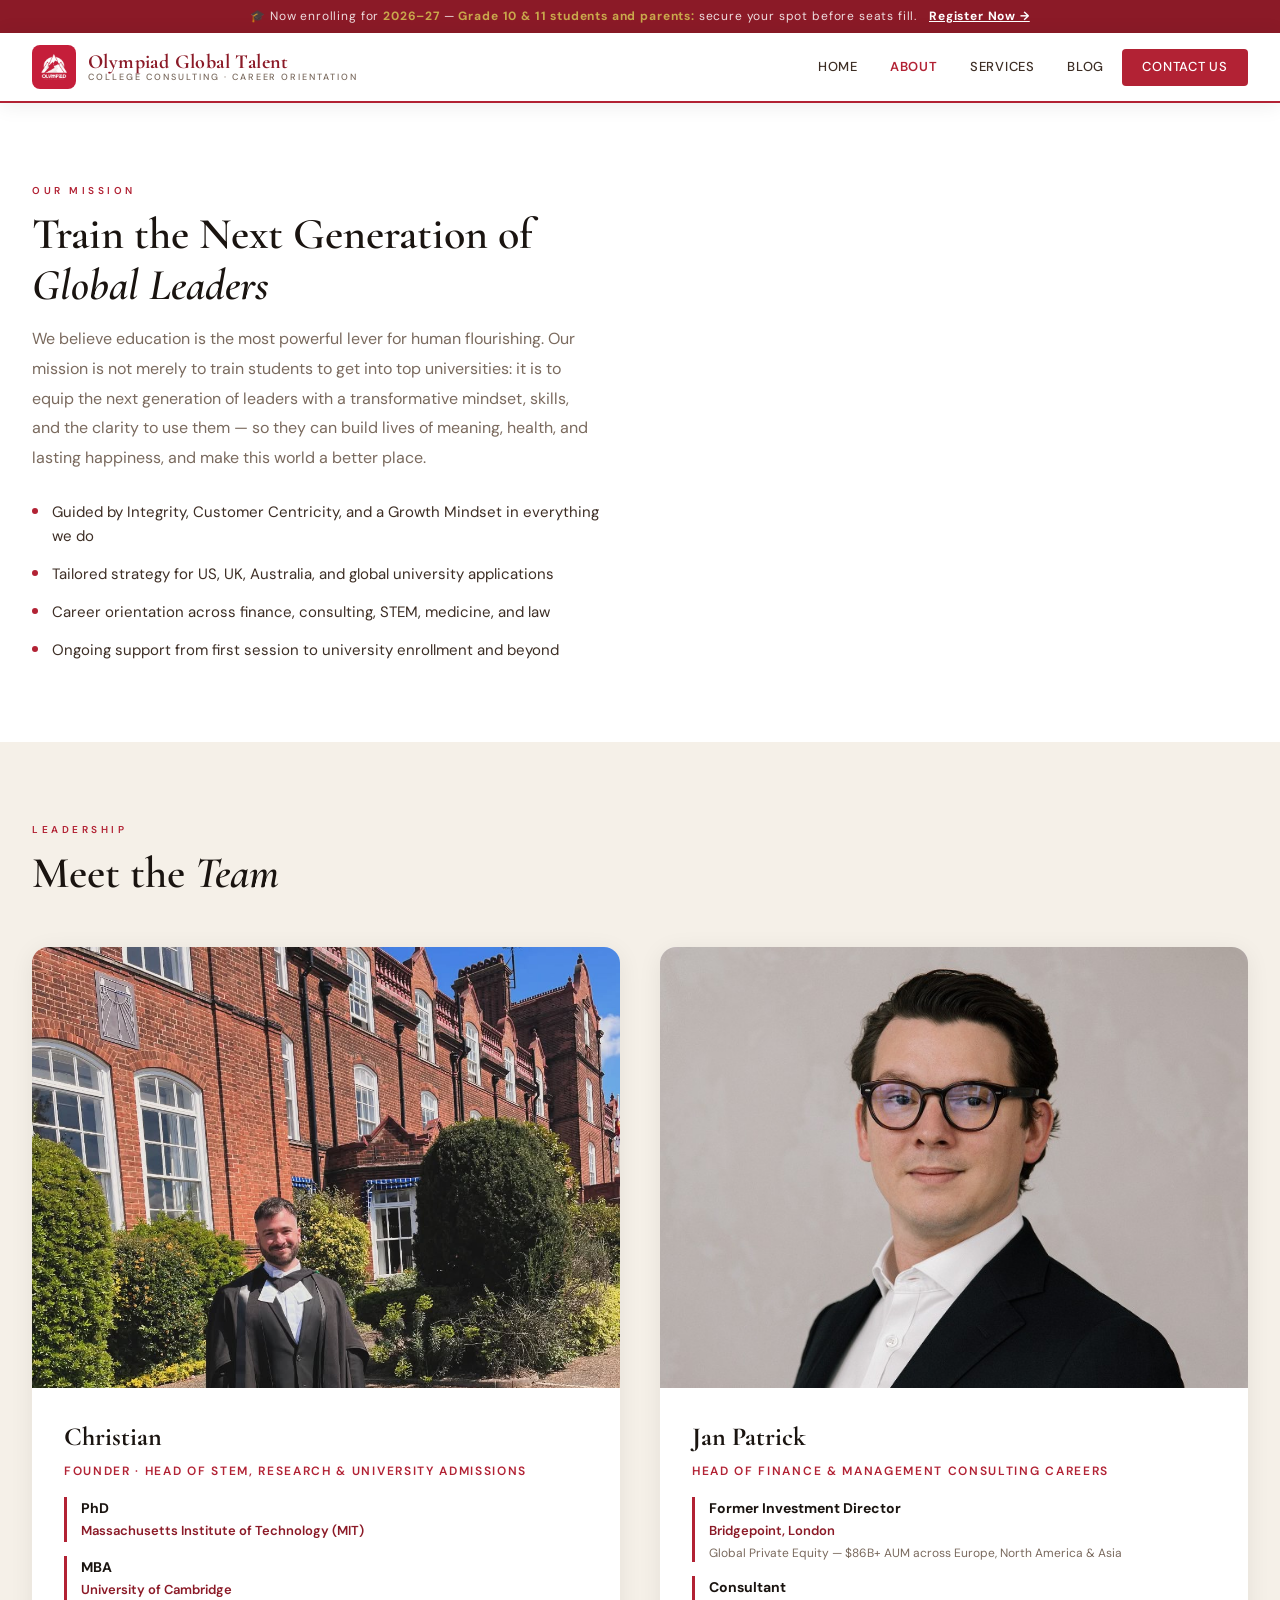
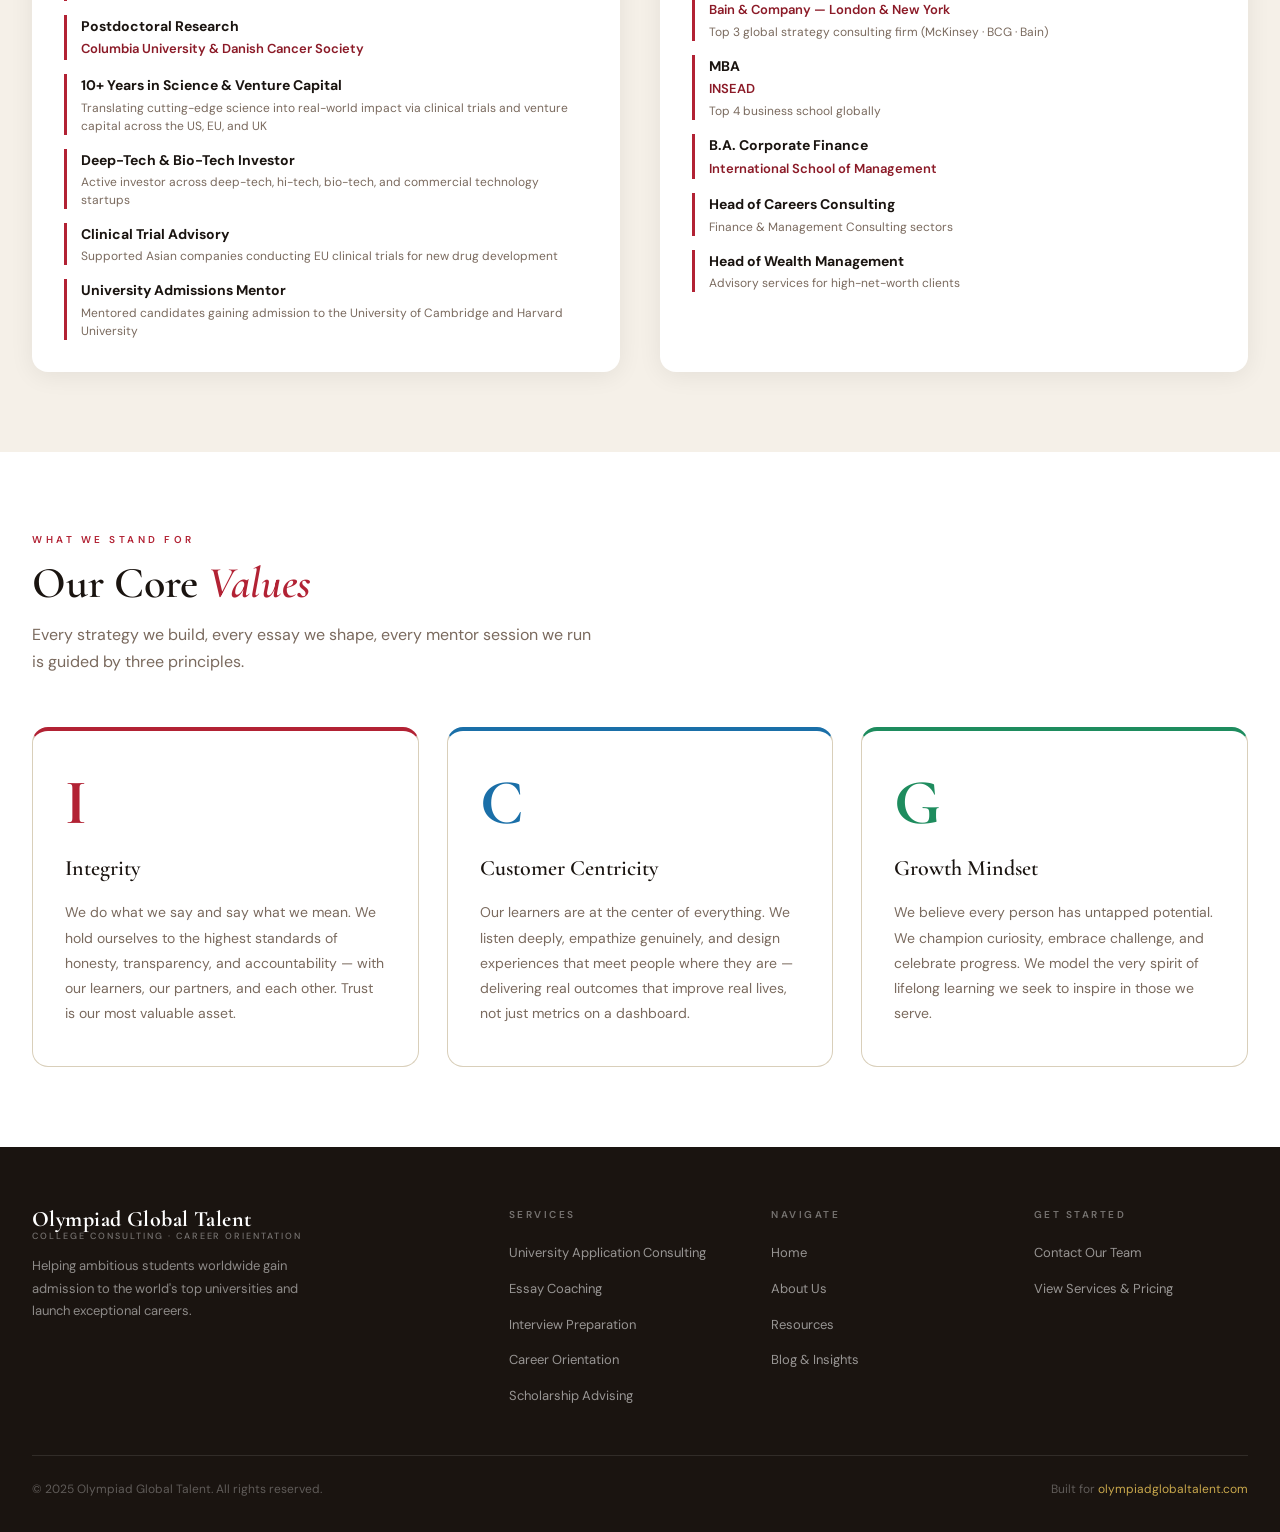
==== commit 2b5ab36c: "Change co-founders titles to reflect current roles Updated titles and roles of co-founders to reflec" ====
--- a/about.html
+++ b/about.html
@@ -41,16 +41,16 @@
   <section style="background:var(--beige)">
     <div class="container">
       <p class="section-label">Leadership</p>
-      <h2 class="section-title">Meet the <em>Co-Founders</em></h2>
+      <h2 class="section-title">Meet the <em>Team</em></h2>
       <div class="founders-grid">
 
         <div class="founder-card">
           <div class="founder-img-wrap">
-            <img src="images/Christian.jpg" alt="Christian — Co-Founder, Olympiad Global Talent" class="founder-img" />
+            <img src="images/Christian.jpg" alt="Christian — Founder, Olympiad Global Talent" class="founder-img" />
           </div>
           <div class="founder-body">
             <h3 class="founder-name">Christian</h3>
-            <p class="founder-title">Co-Founder · Head of STEM, Research &amp; University Admissions</p>
+            <p class="founder-title">Founder · Head of STEM, Research &amp; University Admissions</p>
             <ul class="founder-credentials">
               <li>
                 <span class="cred-role">PhD</span>
@@ -86,11 +86,11 @@
 
         <div class="founder-card">
           <div class="founder-img-wrap">
-            <img src="images/JanPatrick.jpeg" alt="Jan Patrick — Co-Founder, Olympiad Global Talent" class="founder-img" />
+            <img src="images/JanPatrick.jpeg" alt="Jan Patrick — Olympiad Global Talent" class="founder-img" />
           </div>
           <div class="founder-body">
             <h3 class="founder-name">Jan Patrick</h3>
-            <p class="founder-title">Co-Founder · Head of Finance &amp; Management Consulting Careers</p>
+            <p class="founder-title">Head of Finance &amp; Management Consulting Careers</p>
             <ul class="founder-credentials">
               <li>
                 <span class="cred-role">Former Investment Director</span>
